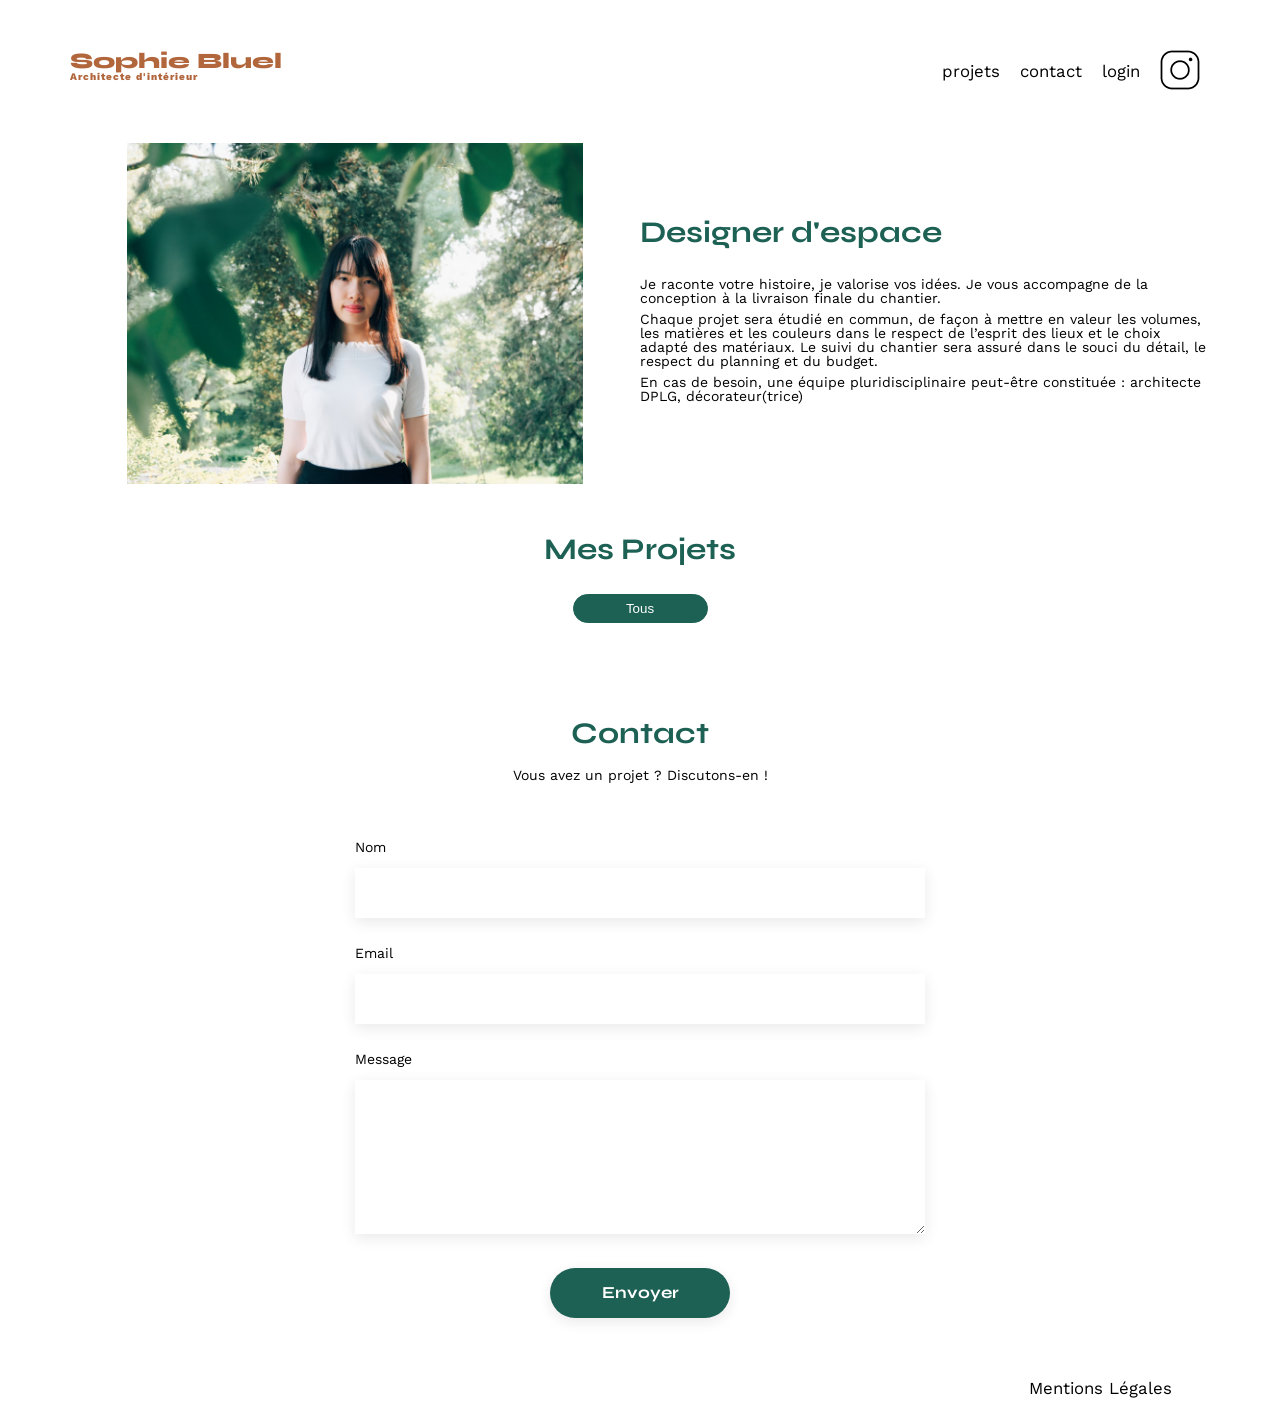
==== FrontEnd/index.html @ 8b8bba8a "first commit" ====
<!DOCTYPE html>
<html lang="fr">

<head>
	<meta charset="UTF-8">
	<title>Sophie Bluel - Architecte d'intérieur</title>
	<meta name="viewport" content="width=device-width, initial-scale=1.0">
	<link rel="preconnect" href="https://fonts.googleapis.com">
	<link rel="preconnect" href="https://fonts.gstatic.com" crossorigin>
	<link href="https://cdnjs.cloudflare.com/ajax/libs/font-awesome/6.2.1/css/all.min.css" rel="stylesheet">
	<link rel="stylesheet" href="https://cdnjs.cloudflare.com/ajax/libs/font-awesome/6.2.1/css/all.min.css"
		integrity="sha512-MV7K8+y+gLIBoVD59lQIYicR65iaqukzvf/nwasF0nqhPay5w/9lJmVM2hMDcnK1OnMGCdVK+iQrJ7lzPJQd1w=="
		crossorigin="anonymous" referrerpolicy="no-referrer" />
	<link href="https://fonts.googleapis.com/css2?family=Syne:wght@700;800&family=Work+Sans&display=swap"
		rel="stylesheet">
	<meta name="description" content="">
	<link rel="stylesheet" href="./assets/style.css">
	<script src="./script.js" defer></script>
</head>

<body>
	<div id="banner"></div>
	<header>
		<h1>Sophie Bluel <span>Architecte d'intérieur</span></h1>
		<nav>
			<ul>
				<li id="projet">
					<a href="./index.html">projets</a>
				</li>
				<li><a href="#contact">contact</a></li>
				<li id="login"><a href="./login.html">login</a></li>
				<li id="logout" style="display: none;"><a href="#">logout</a></li>
				<li><img src="./assets/icons/instagram.png" alt="Instagram"></li>
			</ul>
		</nav>
	</header>
	<main>
		<section id="introduction">
			<figure>
				<img src="./assets/images/sophie-bluel.png" alt="">
			</figure>
			<article>
				<h2>Designer d'espace</h2>
				<p>Je raconte votre histoire, je valorise vos idées. Je vous accompagne de la conception à la livraison
					finale du chantier.</p>
				<p>Chaque projet sera étudié en commun, de façon à mettre en valeur les volumes, les matières et les
					couleurs dans le respect de l’esprit des lieux et le choix adapté des matériaux. Le suivi du
					chantier sera assuré dans le souci du détail, le respect du planning et du budget.</p>
				<p>En cas de besoin, une équipe pluridisciplinaire peut-être constituée : architecte DPLG,
					décorateur(trice)</p>
			</article>
		</section>
		<section id="portfolio">
			<h2 class="portfoliotitle">Mes Projets</h2>
			<div class="modified-button"></div>
			<!--modal-->
				<aside id="modal1" class="modal" aria-hidden="true" role="dialog"aria-labelledby="titlemodal" style="display: none;">
					<div class="modal-wrapper">
						<!--<div class="modal-header"></div>-->
						<!--<div class="works-modal"></div>-->
					</div>
				</aside>
			<div class="filters">
				<button class="btnfilter selected">Tous</button>
			</div>
			<div class="gallery">

			</div>
		</section>
		<section id="contact">
			<h2>Contact</h2>
			<p>Vous avez un projet ? Discutons-en !</p>
			<form action="#" method="post">
				<label for="name">Nom</label>
				<input type="text" name="name" id="name">
				<label for="email">Email</label>
				<input type="email" name="email" id="email">
				<label for="message">Message</label>
				<textarea name="message" id="message" cols="30" rows="10"></textarea>
				<input type="submit" value="Envoyer">
			</form>
		</section>
	</main>

	<footer>
		<nav>
			<ul>
				<li>Mentions Légales</li>
			</ul>
		</nav>
	</footer>
</body>

</html>
---- FrontEnd/assets/style.css ----
/* http://meyerweb.com/eric/tools/css/reset/
   v2.0 | 20110126
   License: none (public domain)
*/

html, body, div, span, applet, object, iframe,
h1, h2, h3, h4, h5, h6, p, blockquote, pre,
a, abbr, acronym, address, big, cite, code,
del, dfn, em, img, ins, kbd, q, s, samp,
small, strike, strong, sub, sup, tt, var,
b, u, i, center,
dl, dt, dd, ol, ul, li,
fieldset, form, label, legend,
table, caption, tbody, tfoot, thead, tr, th, td,
article, aside, canvas, details, embed,
figure, figcaption, footer, header, hgroup,
menu, nav, output, ruby, section, summary,
time, mark, audio, video {
	margin: 0;
	padding: 0;
	border: 0;
	font-size: 100%;
	font: inherit;
	vertical-align: baseline;
}

* {box-sizing: border-box; }
/* HTML5 display-role reset for older browsers */
article, aside, details, figcaption, figure,
footer, header, hgroup, menu, nav, section {
	display: block;
}
body {
	line-height: 1;
}
ol, ul {
	list-style: none;
}
blockquote, q {
	quotes: none;
}
blockquote:before, blockquote:after,
q:before, q:after {
	content: '';
	content: none;
}
table {
	border-collapse: collapse;
	border-spacing: 0;
}
/** end reset css**/
body {
	max-width: 1140px;
	margin:auto;
	font-family: 'Work Sans' ;
	font-size: 14px;
}
header {
	display: flex;
	justify-content: space-between;
	margin: 50px 0
}
section {
	margin: 50px 0
}

h1{
	display: flex;
	flex-direction: column;
	font-family: 'Syne';
	font-size: 22px;
	font-weight: 800;
	color: #B1663C
}

h1 > span {
	font-family: 'Work Sans';
	font-size:10px;
	letter-spacing: 0.1em;
;
}

h2{
	font-family: 'Syne';
	font-weight: 700;
	font-size: 30px;
	color: #1D6154
}
nav ul {
	display: flex;
	align-items: center;
	list-style-type: none;
}
nav ul a{
	text-decoration: none;
	color: black;
}

nav li {
	padding: 0 10px;
	font-size: 1.2em;
}

li:hover {
	color: #B1663C;
}
#introduction {
	display: flex;
	align-items: center;
}
#introduction figure {
	flex: 1
}
#introduction img {
	display: block;
	margin: auto;
	width: 80%;
}

#introduction article {
	flex: 1
}
#introduction h2 {
	margin-bottom: 1em;
}

#introduction p {
	margin-bottom: 0.5em;
}
#portfolio h2 {
	text-align: center;
	margin-bottom: 1em;
}
.gallery {
	width: 100%;
	display: grid;
	grid-template-columns: 1fr 1fr 1fr;
	grid-column-gap: 20px;
	grid-row-gap: 20px;
}

.gallery img {
	width: 100%;

}
#contact {
	width: 50%;
margin: auto;
}
#contact > * {
	text-align: center;

}
#contact h2{
	margin-bottom: 20px;
}
#contact form {
	text-align: left;
	margin-top:30px;
	display: flex;
	flex-direction: column;
}

#contact input {
	height: 50px;
	font-size: 1.2em;
	border: none;
	box-shadow: 0px 4px 14px rgba(0, 0, 0, 0.09);
}
#contact label {
	margin: 2em 0 1em 0;
}
#contact textarea {
	border: none;
	box-shadow: 0px 4px 14px rgba(0, 0, 0, 0.09);
}

input[type="submit"]{
	font-family: 'Syne';
	font-weight: 700;
	color: white;
	background-color: #1D6154;
	margin : 2em auto ;
	width: 180px;
	text-align: center;
	border-radius: 60px ;
}

footer nav ul {
	display: flex;
	justify-content: flex-end;
	margin: 2em;
}


.filters {
	display: flex;
	justify-content: center;
	padding-bottom: 45px;
	gap: 13px;
}


.btnfilter{
	padding: 6px;
	border-radius: 20px;
	width: 135px;
	border: 1px solid #1D6154;
	background-color: white;
	color: #1D6154;

}

.btnfilter.selected {
    background-color: #1D6154;
    color: white;
}

.fa-pencil {
	color: white;
}

.portfoliotitle {
	display: flex;
	justify-content: center;
	gap: 30px;
}

.modified-button {
	font-family: Work Sans;
}

.error-message {
	color: red;
	font-weight: bold;
}
/* modal */
.modal {
	position: fixed;
    top: 0;
    left: 0;
    width: 100%;
    height: 100%;
    background: rgba(0, 0, 0, 0.8);
	
}

.modal-wrapper {
	display: flex;
    align-items: center;
    position: fixed;
    top: 50%;
    left: 50%;
    transform: translate(-50%, -50%);
    overflow: auto;
    width: 37%;
    padding: 50px;
    background-color: #FFF;
	flex-wrap: wrap;
	border-radius: 10px;
}


.modal-header {
	width: 100%;
	display: flex;
}

.modal-wrapper .modal-image {
    width: 100px; 
	height: 130px;
    display: flex;
	
}	

.modal-wrapper h3 {
	text-align: center;
	font-size: 24px;
	margin-bottom: 20px;
	width: 100%;
	text-decoration: none;
	display: flex;
	justify-content: center;
}

.modal-title {
	width: 100%;
	margin-bottom: 30px;
}

.works-modal {
	display: flex;
	flex-wrap: wrap;
	gap: 10px;
}

.add-photo-modal {
	display: flex;
	justify-content: center;
	width: 100%;
}


.line-divider {
    width: 100%;
    height: 1px;
    background-color: #B3B3B3; 
    margin: 10px 0; 
}

  /* Ajoutez ce style pour le conteneur de l'image */
.img-container {
    position: relative;
    overflow: hidden;
	padding-bottom: 30px;
}

/* Style pour le bouton de suppression */
.delete-button {
    position: absolute;
    top: 5px;
    right: 5px;
    background: none;
    border: none;
    color: #ffffff;
    cursor: pointer;
    z-index: 2; 
	background-color: black;
	font-family: Work Sans;
	border-radius: 6px;
	padding: 4%;
}

.fa-trash-alt {
	font-weight: normal;
}


.close-button {
	position: absolute;
	top: 15px;
	right: 30px;
	font-size: 30px;
}

.close-button:hover{
	cursor: pointer;
}

.photo-form {
	display: flex;
	flex-direction: column;
	justify-content: center;
}

.photo-form .modal-wrapper {
	display: flex;
	justify-content: center;
}

.back-arrow {
    position: absolute;
    top: -25px;
    left: 30px;
    font-size: 20px;
    color: black;
    cursor: pointer;
}

.header-div {
    display: flex;
    justify-content: center;
    align-items: center;
}

.input-div {
    margin-top: 20px;
	display: flex;
	flex-direction: column;
	gap: 10px;
}

.button-div {
    margin-top: 20px;
	width: 100%;
	display: flex;
	justify-content: center;
}

.header-div .close-button {
	position: absolute;
	top: -25px;
	right: 30px;
}

.Submit-Button-Modal {
	display: flex;
	justify-content: center;
}

.rectangle-div {
    background-color: #3498db; /* Bleu */
    padding: 20px;
    text-align: center;
}

.add-photo-button-rectangle {
    background-color: #CBD6DC; 
    color: #306685;
	font-size: 14px;
    padding: 10px;
    border: none;
    cursor: pointer;
    border-radius: 20px;
    margin-bottom: 10px;
    font-size: 15px;
}

.rectangle-div {
	background: #E8F1F6;
	border-radius: 3px;
	padding-left: 25%;
	padding-right: 25%;
	display: flex;
	flex-direction: column;
}

.image-icon {
	margin-bottom: 10px; 
	font-size: 45px; 
	color: #CBD6DC;
  }

  .inputfile {
	display: none; /* Masque le champ d'entrée de type "file" par défaut */
}
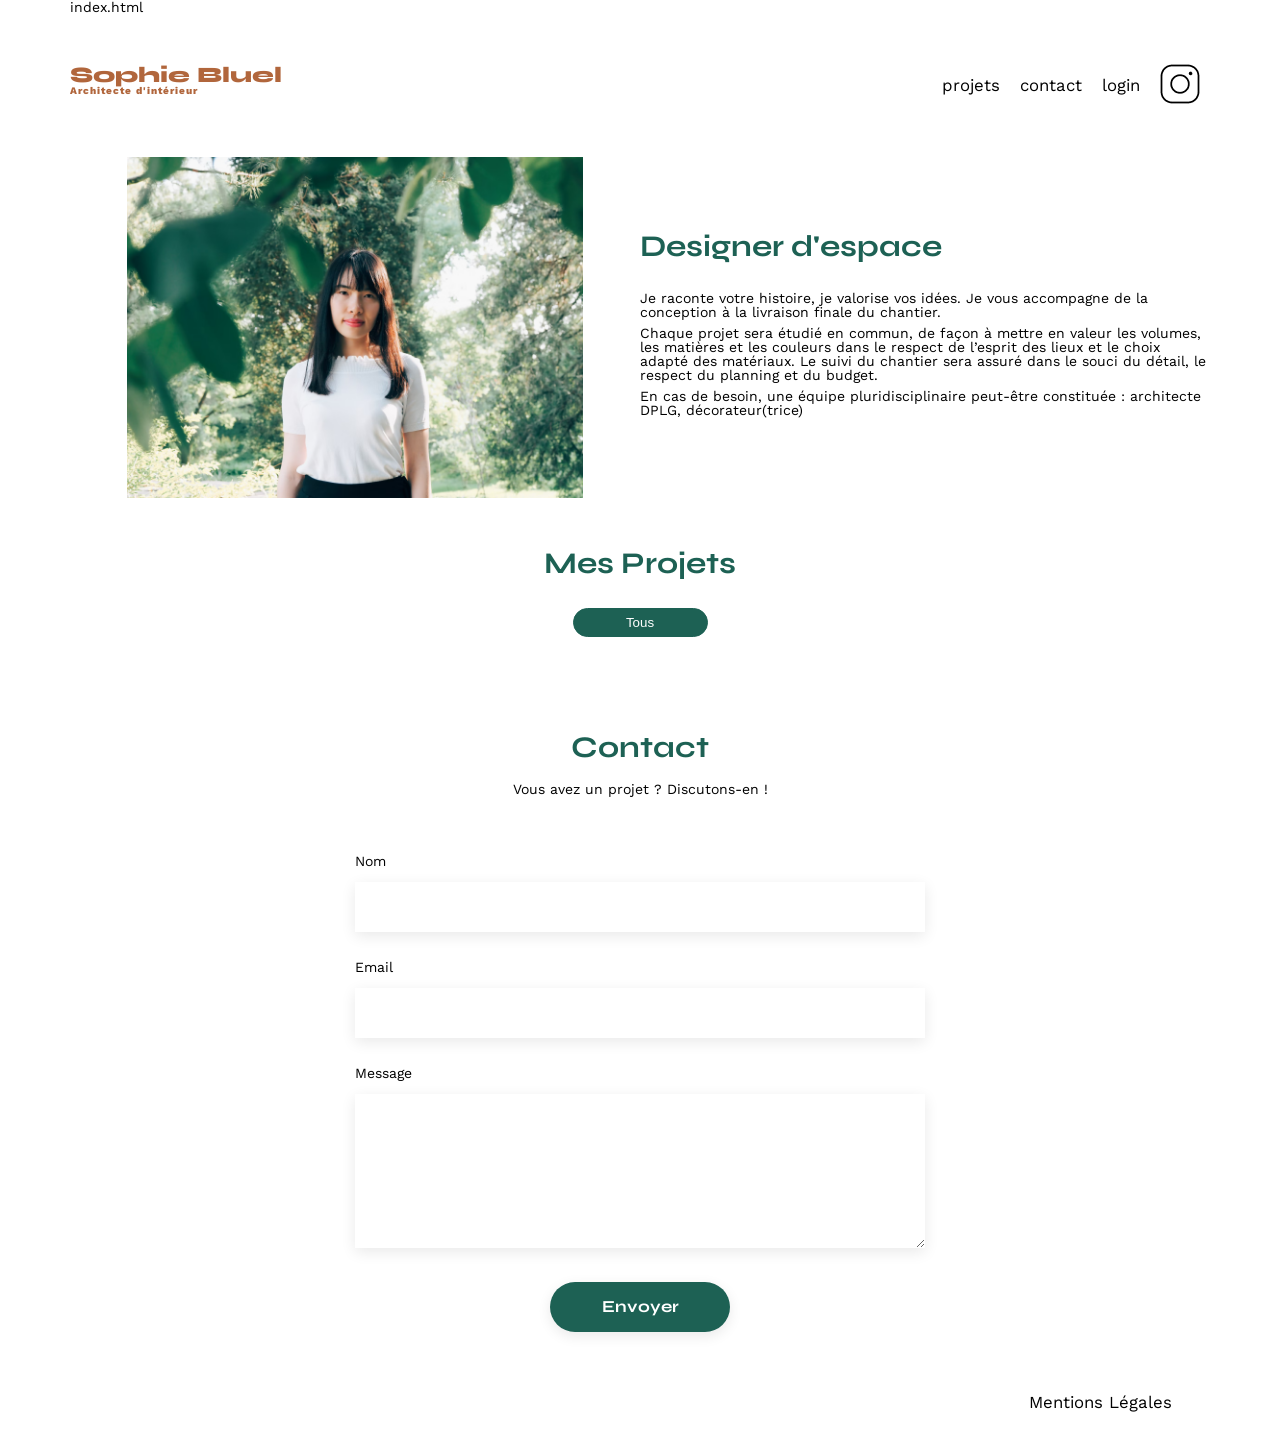
==== commit cf7d0ea5: "modale dynamique terminé" ====
--- a/FrontEnd/index.html
+++ b/FrontEnd/index.html
@@ -1,3 +1,4 @@
+index.html
 <!DOCTYPE html>
 <html lang="fr">
 
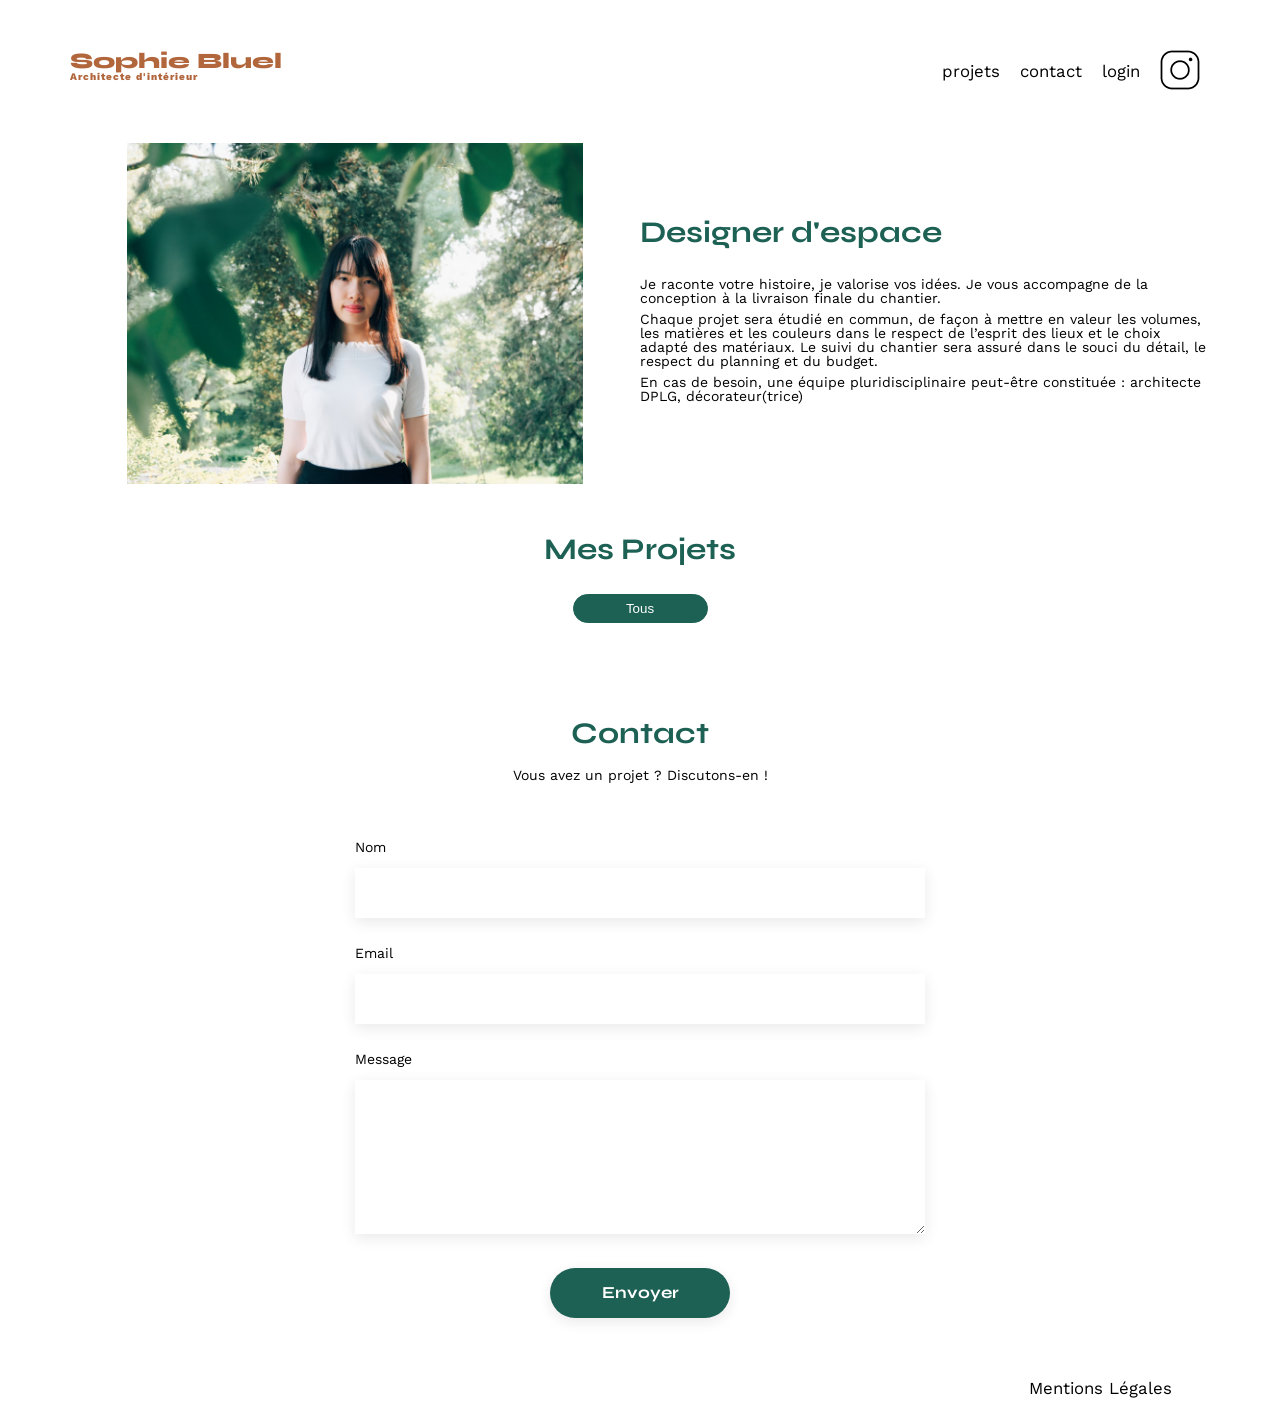
==== commit 89005a82: "ajout de la prévualisation de l'image, tentative d'ajout de l'envoie de l'image et ajout de l'input " ====
--- a/FrontEnd/index.html
+++ b/FrontEnd/index.html
@@ -1,4 +1,3 @@
-index.html
 <!DOCTYPE html>
 <html lang="fr">
 
--- a/FrontEnd/assets/style.css
+++ b/FrontEnd/assets/style.css
@@ -433,4 +433,11 @@
 
   .inputfile {
 	display: none; /* Masque le champ d'entrée de type "file" par défaut */
+}
+
+.preview-image {
+    max-width: 100%;
+    max-height: 100px; /* Ajustez selon vos besoins */
+    display: block;
+    margin: 10px auto; /* Ajustez selon vos besoins */
 }
